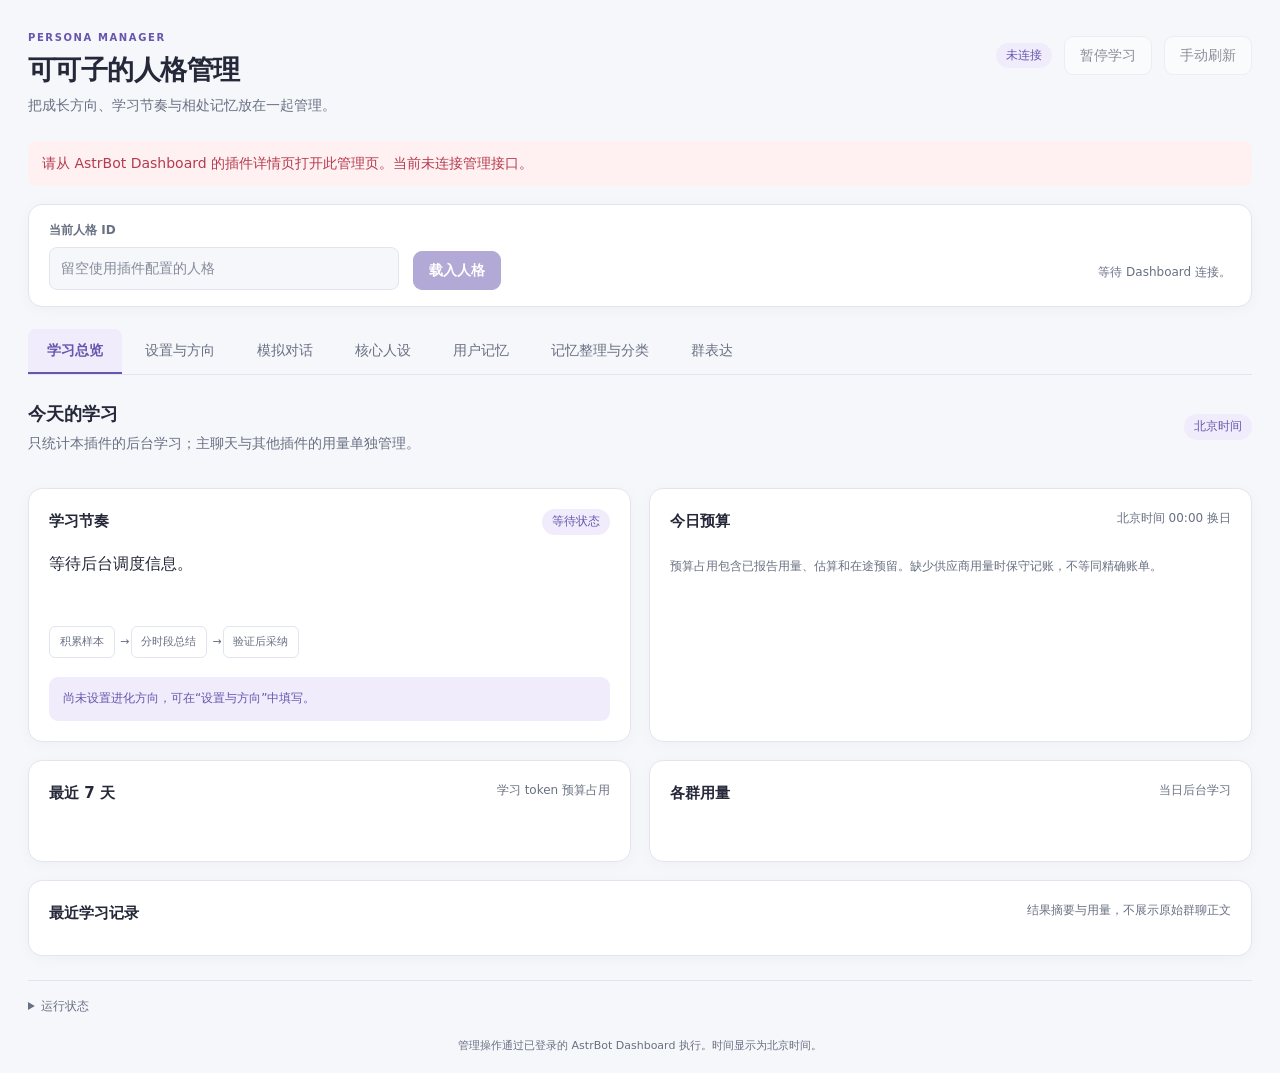
==== pages/manage/index.html @ 2e671c21 "feat: 为模拟对话记录每轮首字和总耗时 为了在双核服务器上比较 2B 和 8B，按服务端单调时钟分别记录文件准备、引擎加载、第一段正文和任务结束。保留驻留模型标记，手动操作显示耗时，提供商整段回复" ====
<!doctype html>
<html lang="zh-CN">
  <head>
    <meta charset="utf-8" />
    <meta name="viewport" content="width=device-width, initial-scale=1" />
    <meta name="color-scheme" content="light dark" />
    <title>可可子 · 人格管理</title>
    <link rel="stylesheet" href="./style.css?v=2.7.0" />
  </head>
  <body>
    <main class="shell" id="app" aria-busy="true">
      <header class="page-header">
        <div class="heading-copy">
          <p class="eyebrow">PERSONA MANAGER</p>
          <h1>可可子的人格管理</h1>
          <p class="lead">把成长方向、学习节奏与相处记忆放在一起管理。</p>
        </div>
        <div class="header-actions">
          <span class="status-pill" id="learning-status">正在连接</span>
          <button id="learning-toggle" type="button" disabled>暂停学习</button>
          <button id="refresh" type="button" disabled>手动刷新</button>
        </div>
      </header>

      <div id="notice" class="notice" role="status" aria-live="polite" hidden></div>

      <form class="persona-bar card" id="persona-form">
        <div class="field grow">
          <label for="persona-id">当前人格 ID</label>
          <input id="persona-id" autocomplete="off" placeholder="留空使用插件配置的人格" maxlength="200" />
        </div>
        <button type="submit" class="primary" disabled>载入人格</button>
        <p id="persona-caption" class="muted small">等待 Dashboard 连接。</p>
      </form>

      <nav class="tabs" aria-label="管理内容">
        <button type="button" class="tab active" data-panel="overview" aria-current="page">学习总览</button>
        <button type="button" class="tab" data-panel="settings">设置与方向 <span id="settings-tab-dot" hidden>●</span></button>
        <button type="button" class="tab" data-panel="simulation">模拟对话</button>
        <button type="button" class="tab" data-panel="core">核心人设</button>
        <button type="button" class="tab" data-panel="memory">用户记忆</button>
        <button type="button" class="tab" data-panel="archive">记忆整理与分类</button>
        <button type="button" class="tab" data-panel="style">群表达</button>
      </nav>

      <section id="panel-overview" aria-labelledby="overview-title">
        <div class="section-heading"><div><h2 id="overview-title">今天的学习</h2><p class="muted">只统计本插件的后台学习；主聊天与其他插件的用量单独管理。</p></div><span id="usage-day" class="count">北京时间</span></div>
        <div id="usage-metrics" class="metrics-grid"></div>
        <div class="overview-grid">
          <article class="card schedule-card">
            <div class="item-header"><h3>学习节奏</h3><span id="schedule-status" class="tag">等待状态</span></div>
            <p id="schedule-reason" class="schedule-reason">等待后台调度信息。</p>
            <div id="schedule-details" class="item-meta"></div>
            <div id="schedule-groups" class="schedule-groups"></div>
            <div class="flow-strip" aria-label="学习流程"><span>积累样本</span><span>分时段总结</span><span>验证后采纳</span></div>
            <p id="direction-preview" class="direction-preview">尚未设置进化方向，可在“设置与方向”中填写。</p>
          </article>
          <article class="card budget-card"><div class="item-header"><h3>今日预算</h3><span class="muted small">北京时间 00:00 换日</span></div><div id="budget-bars"></div><p class="muted small budget-note">预算占用包含已报告用量、估算和在途预留。缺少供应商用量时保守记账，不等同精确账单。</p></article>
        </div>
        <div class="overview-grid">
          <article class="card"><div class="item-header"><h3>最近 7 天</h3><span class="muted small">学习 token 预算占用</span></div><div id="usage-chart" class="usage-chart"></div><p id="usage-chart-note" class="muted small"></p></article>
          <article class="card"><div class="item-header"><h3>各群用量</h3><span class="muted small">当日后台学习</span></div><div id="usage-groups" class="table-wrap"></div></article>
        </div>
        <article class="card recent-card"><div class="item-header"><h3>最近学习记录</h3><span class="muted small">结果摘要与用量，不展示原始群聊正文</span></div><div id="learning-recent" class="learning-recent"></div></article>
      </section>

      <section id="panel-simulation" aria-labelledby="simulation-title" hidden>
        <div class="section-heading"><div><h2 id="simulation-title">模拟对话</h2><p class="muted">在这里和当前人格试聊。切换模型可继续各自的对话，重新打开页面会清空已完成的聊天记录。</p></div></div>
        <article class="card sim-card">
          <div class="sim-toolbar">
            <div class="field grow"><label for="sim-model">模拟模型</label><select id="sim-model" disabled></select></div>
            <div class="item-actions">
              <button type="button" id="sim-engine" disabled>加载模型</button>
              <button type="button" id="sim-clear" disabled>新对话</button>
            </div>
          </div>
          <p id="sim-resident" class="small" role="status"></p>
          <p id="sim-model-note" class="field-hint"></p>
          <div id="sim-messages" class="sim-messages" aria-label="模拟消息"></div>
          <p id="sim-status" class="small muted" role="status" aria-live="polite"></p>
          <p id="sim-timing" class="sim-timing" hidden></p>
          <form id="sim-form" class="sim-composer">
            <div class="field grow"><label for="sim-input">你的消息</label><textarea id="sim-input" rows="2" maxlength="1200" placeholder="发一句平时会在群里说的话…" disabled></textarea></div>
            <div class="item-actions"><button id="sim-stop" type="button" hidden>停止</button><button id="sim-send" type="submit" class="primary" disabled>发送</button></div>
          </form>
        </article>
      </section>

      <section id="panel-settings" aria-labelledby="settings-title" hidden>
        <div class="section-heading"><div><h2 id="settings-title">记忆系统设置</h2><p class="muted">从对话积累到记忆留存，按流程调整每一步。</p></div><span id="settings-count" class="count">载入配置中</span></div>
        <div id="config-conflict" class="notice error" role="alert" hidden>后台配置已有变化。草稿已保留，请重载最新配置并核对后再编辑。</div>
        <form id="settings-form" novalidate>
          <article class="card memory-flow-card" aria-labelledby="memory-flow-title">
            <div class="item-header"><div><p class="eyebrow">MEMORY WORKFLOW</p><h3 id="memory-flow-title">一段对话，如何成为记忆</h3></div><span id="settings-preview-state" class="tag">已保存配置</span></div>
            <div id="settings-flow" class="memory-flow"></div>
            <p id="settings-flow-note" class="muted small"></p>
          </article>
          <div class="settings-workspace">
            <nav id="settings-nav" class="settings-nav" aria-label="配置分区"></nav>
            <div id="settings-sections" class="settings-sections"></div>
          </div>
          <article id="settings-group-picker" class="group-picker" aria-labelledby="group-picker-title" hidden>
            <div class="item-header"><div><h3 id="group-picker-title">选择学习的群</h3><p class="muted small">门禁放行的群默认启用互动记忆；公共记忆与跨群表达默认关闭。修改后点击“保存设置”。</p></div><span id="group-count" class="count">0 个群</span></div>
            <div class="group-filters"><div class="field grow"><label for="group-search">搜索群</label><input id="group-search" type="search" placeholder="群名、群号、连接或标签" autocomplete="off" /></div><div class="field"><label for="group-filter">显示范围</label><select id="group-filter"><option value="all">所有已发现的群</option><option value="selected">已开启功能</option><option value="unselected">所有开关均关闭</option></select></div></div>
            <p id="group-learning-note" class="muted small"></p>
            <div id="group-list" class="group-list" aria-live="polite"></div>
          </article>
          <div class="settings-savebar card"><div><strong id="config-dirty">尚未载入配置</strong><p class="muted small">预览随草稿变化；保存后生效，与原生配置同步。</p></div><div class="header-actions"><button id="config-reload" type="button" disabled>重载配置</button><button id="config-save" type="submit" class="primary" disabled>保存设置</button></div></div>
        </form>
      </section>

      <section id="panel-core" aria-labelledby="core-title" hidden>
        <div class="section-heading">
          <div><h2 id="core-title">稳定的人格核心</h2><p class="muted">在这里编辑身份与行为边界，学习得到的群表达单独管理。</p></div>
          <span id="core-version-count" class="count">0 个版本</span>
        </div>
        <div class="core-grid">
          <form id="core-form" class="card editor-card">
            <div class="field grow">
              <label for="core-content">核心人设内容</label>
              <textarea id="core-content" rows="22" maxlength="16000" spellcheck="false" placeholder="载入后显示当前核心人设。" disabled></textarea>
            </div>
            <div class="form-footer"><span id="core-dirty" class="muted small">尚未载入</span><div class="header-actions"><button id="core-seed" type="button" disabled>载入推荐核心</button><button type="submit" class="primary" disabled>保存为新版本</button></div></div>
          </form>
          <aside class="card version-card" aria-labelledby="core-history-title">
            <h3 id="core-history-title">版本记录</h3>
            <p class="muted small">先预览内容，再恢复需要的版本。</p>
            <label class="sr-only" for="core-versions">选择核心人设版本</label>
            <select id="core-versions" disabled><option value="">暂无版本</option></select>
            <pre id="core-version-preview" class="version-preview">尚未载入版本。</pre>
            <button id="core-rollback" type="button" disabled>恢复此版本</button>
          </aside>
        </div>
      </section>

      <section id="panel-memory" aria-labelledby="memory-title" hidden>
        <div class="section-heading"><div><h2 id="memory-title">用户记忆与时间线</h2><p class="muted">按 QQ 号检索，核对来源与时间后纠正记忆。</p></div><span id="memory-count" class="count">0 条记忆</span></div>
        <form id="user-form" class="card filter-bar">
          <div class="field grow"><label for="user-id">用户 QQ 号</label><input id="user-id" type="text" inputmode="numeric" autocomplete="off" maxlength="100" placeholder="输入需要查看的 QQ 号" /></div>
          <button type="submit" class="primary" disabled>检索记忆</button>
          <button id="user-forget" type="button" class="danger subtle" disabled>删除此用户记忆</button>
        </form>
        <div id="profile" class="card profile-card" hidden></div>
        <div class="timeline" id="memories"><p class="empty">输入 QQ 号后查看该用户的记忆。</p></div>
      </section>

      <section id="panel-archive" aria-labelledby="archive-title" hidden>
        <div class="section-heading"><div><h2 id="archive-title">记忆整理与分类器</h2><p class="muted">短期新类型自动通过并留待核对；长期新类型确认后才正式使用。修改类型会同步迁移已有缓存。</p></div><button id="dream-now" type="button">现在入梦</button></div>
        <div id="memory-budget" class="card"></div>
        <article class="card"><h3>分类器与待确认类型</h3><div id="classifiers" class="stack"></div></article>
        <form id="catalog-form" class="card filter-bar">
          <div class="field"><label for="catalog-owner-type">记忆归属</label><select id="catalog-owner-type"><option value="all">全部记忆</option><option value="person">指定用户</option><option value="self">自我认知</option><option value="knowledge">知识库</option></select></div>
          <div id="catalog-user-field" class="field" hidden><label for="catalog-user">用户 QQ 号</label><input id="catalog-user" inputmode="numeric" placeholder="输入用户 QQ 号" /></div>
          <div class="field"><label for="catalog-class">类型</label><select id="catalog-class"><option value="">全部类型</option></select></div>
          <div class="field"><label for="catalog-status">状态</label><select id="catalog-status"><option value="">全部状态</option><option value="active">生效中</option><option value="pending">暂存待确认</option><option value="expired">已到期</option><option value="rejected">已拒绝</option><option value="superseded">自我认知旧版本</option></select></div>
          <button type="submit">筛选记忆</button>
        </form>
        <p id="catalog-count" class="muted"></p><div id="catalog-items" class="stack"></div>
        <div class="header-actions"><button id="catalog-prev" type="button">上一页</button><button id="catalog-next" type="button">下一页</button></div>
        <form id="knowledge-form" class="card">
          <h3>管理员确认知识</h3><p class="muted">你确认的知识直接进入长期知识库，保留管理员来源。群需开启公共记忆后读取。</p>
          <div class="field"><label for="knowledge-key">知识主题</label><input id="knowledge-key" required maxlength="100" /></div>
          <div class="field"><label for="knowledge-content">确认的知识内容</label><textarea id="knowledge-content" required rows="3" maxlength="600"></textarea></div>
          <button type="submit" class="primary">确认并录入</button>
        </form>
      </section>

      <section id="panel-style" aria-labelledby="style-title" hidden>
        <div class="section-heading"><div><h2 id="style-title">按群管理表达习惯</h2><p class="muted">已启用表达同时作为跨群表达候选；目标群需开启跨群表达并匹配标签。停用、遗忘与回滚对跨群使用同步生效。</p></div><span id="style-count" class="count">0 条表达</span></div>
        <form id="scope-form" class="card filter-bar">
          <div class="field grow"><label for="scope-key">群与平台</label><select id="scope-key" disabled><option value="">请选择群</option></select></div>
          <button type="submit" class="primary" disabled>查看群表达</button>
        </form>
        <div class="style-grid">
          <div id="styles" class="stack"><p class="empty">选择一个群后查看表达习惯。</p></div>
          <aside class="card version-card" aria-labelledby="style-history-title">
            <h3 id="style-history-title">群表达版本</h3>
            <label class="sr-only" for="style-versions">选择群表达版本</label>
            <select id="style-versions" disabled><option value="">暂无版本</option></select>
            <pre id="style-version-preview" class="version-preview">尚未载入版本。</pre>
            <button id="style-rollback" type="button" disabled>恢复此版本</button>
          </aside>
        </div>
      </section>

      <details class="diagnostics"><summary>运行状态</summary><pre id="status-detail">等待连接。</pre></details>
      <footer class="page-footer">管理操作通过已登录的 AstrBot Dashboard 执行。时间显示为北京时间。</footer>
    </main>

    <dialog id="action-dialog" aria-labelledby="dialog-title">
      <form id="dialog-form">
        <h2 id="dialog-title">确认操作</h2>
        <p id="dialog-description" class="muted"></p>
        <div id="dialog-content-field" class="field" hidden><label for="dialog-content">修正后的记忆（最多 600 字）</label><textarea id="dialog-content" rows="6" maxlength="600"></textarea></div>
        <div id="dialog-state-field" class="field" hidden><label for="dialog-state">记忆状态</label><select id="dialog-state"><option value="active">当前有效（偏好或习惯）</option><option value="asserted">已陈述（尚未明确进度）</option><option value="planned">计划中（尚未完成）</option><option value="in_progress">进行中</option><option value="completed">已完成</option><option value="cancelled">已取消</option></select></div>
        <div id="dialog-time-field" class="field" hidden><label for="dialog-time">时间说明（未改或留空保留原时间）</label><input id="dialog-time" maxlength="100" placeholder="更改时建议填写明确日期，如 2026-10-28" /></div>
        <div id="dialog-confirm-field" class="field" hidden><label for="dialog-confirm">输入该用户 QQ 号以确认</label><input id="dialog-confirm" autocomplete="off" /></div>
        <p id="dialog-error" class="field-error" role="alert" hidden></p>
        <div class="dialog-actions"><button id="dialog-cancel" type="button">取消</button><button id="dialog-submit" type="submit" class="primary">确认</button></div>
      </form>
    </dialog>
    <dialog id="expression-dialog" aria-labelledby="expression-title">
      <form id="expression-form">
        <h2 id="expression-title">编辑表达经验</h2>
        <p class="muted">保存后进入待审核；审核启用后，才会按情境用于聊天。</p>
        <div class="field"><label for="expression-kind">经验类型</label><select id="expression-kind"><option value="phrase">短表达</option><option value="grammar">句法习惯</option><option value="response">接话与收尾</option></select></div>
        <div class="field"><label for="expression-situation">什么时候适用</label><textarea id="expression-situation" rows="2" required maxlength="200"></textarea></div>
        <div class="field"><label for="expression-pattern">说法或回应方式</label><textarea id="expression-pattern" rows="3" required maxlength="300"></textarea></div>
        <div class="field"><label for="expression-avoid">什么时候不用</label><textarea id="expression-avoid" rows="2" maxlength="200"></textarea></div>
        <div class="field"><label for="expression-intent">对话情境</label><select id="expression-intent"><option value="casual">普通闲聊</option><option value="acknowledge">简短应声</option><option value="question">提问</option><option value="tease">明确玩笑</option><option value="closing">道别收尾</option><option value="serious">认真话题（保留，自动注入暂停）</option><option value="any">由关键词限定</option></select></div>
        <div class="field"><label for="expression-keywords">情境关键词（逗号分隔，可留空）</label><input id="expression-keywords" maxlength="200" /></div>
        <p id="expression-error" class="field-error" role="alert" hidden></p>
        <div class="dialog-actions"><button id="expression-cancel" type="button">取消</button><button type="submit" class="primary">保存为待审核</button></div>
      </form>
    </dialog>
    <dialog id="classifier-dialog" aria-labelledby="classifier-title"><form id="classifier-form">
      <h2 id="classifier-title">编辑分类规则</h2>
      <p class="muted">此修改会应用到该类型现有的生效和暂存记忆，包括生命周期与有效期。</p>
      <div class="field"><label for="classifier-name">类型名</label><input id="classifier-name" required maxlength="80" /></div>
      <div class="field"><label for="classifier-category">记忆属性</label><select id="classifier-category"></select></div>
      <div class="field"><label for="classifier-description">分类指导</label><textarea id="classifier-description" rows="4" required maxlength="1000"></textarea></div>
      <div class="field"><label for="classifier-tags">关键词（逗号分隔）</label><input id="classifier-tags" maxlength="500" /></div>
      <div class="field"><label for="classifier-ttl">时效记忆默认有效期（秒）</label><input id="classifier-ttl" type="number" min="1" max="2592000" step="1" required /></div>
      <label><input id="classifier-confirm" type="checkbox" /> 我已确认这个分类</label>
      <p id="classifier-error" class="field-error" role="alert"></p>
      <div class="dialog-actions"><button id="classifier-cancel" type="button">取消</button><button type="submit" class="primary">保存并迁移</button></div>
    </form></dialog>
    <dialog id="memory-detail-dialog" aria-labelledby="memory-detail-title"><form id="memory-detail-form">
      <h2 id="memory-detail-title">编辑记忆细节</h2><p class="muted">来源原话保留以供核对；修改摘要不改变原话。时效从原消息时间计算。</p>
      <div id="memory-detail-fields"></div><p id="memory-detail-error" class="field-error" role="alert"></p>
      <div class="dialog-actions"><button id="memory-detail-cancel" type="button">取消</button><button type="submit" class="primary">保存修改</button></div>
    </form></dialog>
    <script type="module" src="./app.js?v=2.7.0"></script>
  </body>
</html>
---- pages/manage/style.css ----
:root {
  color-scheme: light;
  --bg: #f6f7fb;
  --card: #ffffff;
  --text: #252839;
  --muted: #687082;
  --line: #e2e5ee;
  --accent: #6856ae;
  --accent-soft: #f0ecfb;
  --success: #247352;
  --success-bg: #e9f5ee;
  --warning: #815614;
  --warning-bg: #fff3da;
  --danger: #b43b4f;
  --danger-bg: #fff0f1;
  --shadow: 0 3px 16px rgb(35 42 66 / 3%);
}
[data-theme="dark"] {
  color-scheme: dark;
  --bg: #17191f;
  --card: #20232b;
  --text: #e7e9f0;
  --muted: #a0a8b9;
  --line: #343947;
  --accent: #b3a0fa;
  --accent-soft: #322b47;
  --success: #8ed5b1;
  --success-bg: #233a2e;
  --warning: #f0c377;
  --warning-bg: #3d3320;
  --danger: #f79aaa;
  --danger-bg: #412a31;
  --shadow: none;
}
* { box-sizing: border-box; }
.sim-card { max-width: 840px; margin: 0 auto; }
.sim-toolbar, .sim-composer { display: flex; gap: 14px; align-items: flex-end; }
.sim-toolbar { flex-wrap: wrap; }
.sim-toolbar .field { flex-basis: 230px; }
#sim-resident { margin: 12px 0 0; }
#sim-model-note { margin: 3px 0 14px; }
.sim-messages { display: flex; flex-direction: column; gap: 12px; min-height: 160px; max-height: 48vh; overflow: auto; border-block: 1px solid var(--line); padding: 14px 0; }
.sim-message { max-width: 86%; white-space: pre-wrap; overflow-wrap: anywhere; border-radius: 12px; padding: 8px 12px; background: var(--bg); align-self: flex-start; }
.sim-message.user { align-self: flex-end; background: var(--accent-soft); }
.sim-message strong { display: block; color: var(--muted); font-size: 11px; }
.sim-message p { margin: 2px 0 0; }
.sim-timing { color: var(--muted); font-size: 12px; font-variant-numeric: tabular-nums; }
.sim-message .sim-timing { display: block; margin-top: 5px; }
#sim-timing { margin: -4px 0 8px; }
#sim-status { min-height: 1.6em; margin: 8px 0; overflow-wrap: anywhere; }
@media (max-width: 600px) { .sim-composer { flex-direction: column; align-items: stretch; } .sim-composer .item-actions { justify-content: flex-end; } }
body { margin: 0; background: var(--bg); color: var(--text); font: 14px/1.65 system-ui, -apple-system, "Segoe UI", "Microsoft YaHei", sans-serif; }
button, input, textarea, select { font: inherit; }
button, input, textarea, select, summary { outline-offset: 3px; }
:focus-visible { outline: 2px solid var(--accent); }
button { min-height: 39px; border: 1px solid var(--line); border-radius: 9px; padding: 7px 15px; color: var(--text); background: var(--card); cursor: pointer; transition: background .15s, border-color .15s; }
button:hover:not(:disabled) { border-color: var(--accent); background: var(--accent-soft); }
button:disabled { cursor: not-allowed; opacity: .5; }
button.primary { border-color: var(--accent); background: var(--accent); color: var(--card); font-weight: 600; }
button.primary:hover:not(:disabled) { filter: brightness(1.07); background: var(--accent); }
button.danger { color: var(--danger); }
button.danger:hover:not(:disabled) { border-color: var(--danger); background: var(--danger-bg); }
button.danger.primary { color: #fff; background: #a9364c; border-color: #a9364c; }
.shell { max-width: 1360px; margin: 0 auto; padding: 30px 28px 18px; }
.page-header, .header-actions, .form-footer, .section-heading, .dialog-actions, .item-header { display: flex; align-items: center; gap: 12px; }
.page-header { justify-content: space-between; align-items: flex-start; margin-bottom: 24px; gap: 24px; }
.eyebrow { margin: 0 0 4px; color: var(--accent); font-size: 10px; font-weight: 700; letter-spacing: .16em; }
h1, h2, h3, p { margin-top: 0; }
h1 { font-size: 27px; line-height: 1.4; letter-spacing: -.02em; margin-bottom: 6px; font-weight: 650; }
h2 { font-size: 18px; margin-bottom: 3px; font-weight: 650; }
h3 { font-size: 15px; margin-bottom: 8px; }
.lead { margin: 0; color: var(--muted); }
.header-actions { flex-wrap: wrap; justify-content: flex-end; padding-top: 6px; }
.status-pill, .count, .tag { display: inline-block; padding: 3px 10px; border-radius: 99px; font-size: 12px; background: var(--accent-soft); color: var(--accent); white-space: nowrap; }
.status-pill.running { color: var(--success); background: var(--success-bg); }
.status-pill.paused { color: var(--warning); background: var(--warning-bg); }
.card { border: 1px solid var(--line); border-radius: 14px; padding: 20px; background: var(--card); box-shadow: var(--shadow); }
.persona-bar, .filter-bar { display: flex; align-items: flex-end; gap: 14px; }
.persona-bar { padding: 16px 20px; }
.persona-bar .grow { max-width: 350px; }
.persona-bar p { margin-bottom: 8px; margin-left: auto; }
.field { display: flex; flex-direction: column; gap: 6px; min-width: 0; }
.grow { flex: 1; }
label { font-size: 12px; color: var(--muted); font-weight: 600; }
input, textarea, select { width: 100%; min-height: 40px; border: 1px solid var(--line); border-radius: 8px; padding: 9px 11px; background: var(--bg); color: var(--text); }
textarea { resize: vertical; line-height: 1.85; }
input::placeholder, textarea::placeholder { color: var(--muted); opacity: .8; }
.tabs { display: flex; gap: 4px; border-bottom: 1px solid var(--line); margin: 22px 0 24px; }
.tab { border: 0; background: none; border-radius: 8px 8px 0 0; padding: 10px 19px; color: var(--muted); border-bottom: 2px solid transparent; }
.tab.active { color: var(--accent); border-bottom-color: var(--accent); font-weight: 600; background: var(--accent-soft); }
.tabs { overflow-x: auto; scrollbar-width: thin; }
.tab { white-space: nowrap; flex-shrink: 0; }
#settings-tab-dot { font-size: 8px; vertical-align: middle; margin-left: 3px; color: var(--warning); }
.metrics-grid { display: grid; grid-template-columns: repeat(4, minmax(0, 1fr)); gap: 14px; margin-bottom: 18px; }
.metric { display: flex; flex-direction: column; gap: 9px; }
.metric-label { font-size: 12px; color: var(--muted); }
.metric-number { font-size: clamp(24px, 3vw, 34px); line-height: 1.3; font-variant-numeric: tabular-nums; font-weight: 650; letter-spacing: -.04em; }
.accent-metric { border-color: color-mix(in srgb, var(--accent), transparent 55%); background: var(--accent-soft); }
.overview-grid { display: grid; grid-template-columns: minmax(0, 1fr) minmax(0, 1fr); gap: 18px; margin-bottom: 18px; align-items: stretch; }
.overview-grid h3, .recent-card h3 { margin: 0; }
.schedule-reason { margin: 16px 0; font-size: 16px; line-height: 1.6; }
.schedule-groups { max-height: 165px; overflow: auto; padding: 2px 0; }
.schedule-group { display: flex; flex-wrap: wrap; gap: 2px 10px; justify-content: space-between; padding: 8px 0; border-top: 1px solid var(--line); font-size: 12px; }
.schedule-group small:last-child { flex-basis: 100%; font-size: 11px; }
.flow-strip { display: flex; gap: 7px; align-items: center; margin: 19px 0; color: var(--muted); font-size: 11px; }
.flow-strip span { padding: 6px 10px; border: 1px solid var(--line); border-radius: 6px; }
.flow-strip span + span::before { content: "→"; margin-left: -22px; margin-right: 12px; }
.flow-strip span + span { margin-left: 9px; }
.direction-preview { margin: 0; padding: 12px 14px; font-size: 12px; color: var(--accent); background: var(--accent-soft); border-radius: 9px; white-space: pre-wrap; overflow-wrap: anywhere; }
.budget-line { margin-top: 22px; }
.budget-line .item-header { font-size: 12px; font-variant-numeric: tabular-nums; }
.budget-track, .chart-track { height: 8px; border-radius: 5px; background: var(--bg); overflow: hidden; }
.budget-fill, .chart-fill { height: 100%; min-width: 0; border-radius: inherit; background: var(--accent); }
.budget-note { margin: 22px 0 0; line-height: 1.7; }
.usage-chart { display: flex; flex-direction: column; gap: 11px; margin-top: 18px; }
.chart-row { display: grid; grid-template-columns: 48px minmax(20px, 1fr) 65px; gap: 12px; align-items: center; font-variant-numeric: tabular-nums; font-size: 12px; }
.chart-date { color: var(--muted); }
.chart-value { text-align: right; }
#usage-chart-note { margin: 18px 0 0; }
.table-wrap { overflow-x: auto; }
.usage-table { border-collapse: collapse; width: 100%; margin-top: 10px; text-align: left; font-variant-numeric: tabular-nums; font-size: 12px; }
.usage-table th { color: var(--muted); font-weight: 500; }
.usage-table th, .usage-table td { padding: 11px 8px; border-bottom: 1px solid var(--line); white-space: nowrap; }
.usage-table th:first-child, .usage-table td:first-child { padding-left: 0; }
.usage-table th:not(:first-child), .usage-table td:not(:first-child) { text-align: right; }
.usage-table small { display: block; font-size: 10px; }
.learning-row { border-top: 1px solid var(--line); padding: 15px 0; }
.learning-row:last-child { padding-bottom: 0; }
.learning-row p { margin-bottom: 0; overflow-wrap: anywhere; }
.learning-row .item-header { font-size: 13px; }
.memory-flow-card { margin-bottom: 22px; background: linear-gradient(115deg, var(--accent-soft), var(--card) 70%); }
.memory-flow-card h3 { margin: 0; font-size: 18px; }
.memory-flow { display: grid; grid-template-columns: repeat(4, minmax(0, 1fr)); margin: 20px 0 12px; gap: 24px; }
.memory-flow-step { position: relative; display: flex; flex-direction: column; align-items: flex-start; gap: 8px; text-align: left; padding: 16px; border-radius: 12px; min-width: 0; }
.memory-flow-step + .memory-flow-step::before { content: "→"; position: absolute; left: -20px; color: var(--muted); }
.flow-label { color: var(--accent); font-size: 11px; font-weight: 600; letter-spacing: .04em; }
.memory-flow-step strong { font-size: 16px; font-weight: 650; }
#settings-flow-note { margin: 10px 0 0; }
.settings-workspace { display: grid; grid-template-columns: 218px minmax(0, 1fr); align-items: start; gap: 22px; }
.settings-sections { min-width: 0; }
.settings-nav { display: flex; flex-direction: column; gap: 7px; position: sticky; top: 16px; }
.settings-nav-button { position: relative; display: flex; gap: 12px; align-items: flex-start; text-align: left; padding: 14px 12px; border-color: transparent; background: transparent; }
.settings-nav-button.active { background: var(--accent-soft); border-color: color-mix(in srgb, var(--accent), transparent 65%); color: var(--accent); }
.settings-nav-number { font-size: 11px; margin-top: 3px; opacity: .65; font-variant-numeric: tabular-nums; }
.settings-nav-copy { display: flex; flex-direction: column; gap: 4px; }
.settings-nav-copy strong { font-size: 14px; font-weight: 600; }
.settings-nav-copy small { font-size: 11px; color: var(--muted); }
.settings-nav-badge { position: absolute; right: 9px; top: 5px; color: var(--warning); font-size: 10px; }
.settings-section { padding: 24px; }
.settings-section-head { position: relative; padding: 0 0 20px 44px; border-bottom: 1px solid var(--line); margin-bottom: 24px; }
.section-number { position: absolute; left: 0; top: 1px; display: grid; place-items: center; width: 30px; height: 30px; background: var(--accent-soft); color: var(--accent); border-radius: 9px; font-size: 12px; }
.settings-section-head h3 { font-size: 18px; margin: 0 0 6px; }
.settings-section-head p { margin: 0; }
.settings-fields { display: grid; grid-template-columns: repeat(2, minmax(0, 1fr)); gap: 22px 30px; }
.wide-field { grid-column: 1 / -1; }
.field-hint { margin: 0; font-size: 11px; line-height: 1.6; color: var(--muted); }
.config-field label { color: var(--text); }
.config-field input.changed, .config-field textarea.changed, .config-field select.changed { border-color: var(--accent); }
.check-field { display: grid; grid-template-columns: minmax(0, 1fr) 38px; align-content: start; align-items: start; gap: 5px 12px; padding: 14px; background: var(--bg); border: 1px solid var(--line); border-radius: 10px; }
.check-field label { grid-column: 1; padding-top: 2px; }
.check-field input { appearance: none; grid-column: 2; grid-row: 1; width: 38px; height: 22px; min-height: 22px; margin: 2px 0 0; padding: 2px; border-radius: 20px; background: var(--muted); border: 1px solid transparent; cursor: pointer; transition: background .15s; }
.check-field input::before { content: ""; display: block; width: 16px; height: 16px; border-radius: 50%; background: var(--card); transition: transform .15s; }
.check-field input:checked { background: var(--accent); }
.check-field input:checked::before { transform: translateX(16px); }
.check-field .field-hint { grid-column: 1 / -1; }
.config-field > button { justify-self: start; align-self: flex-start; font-size: 12px; }
.number-with-unit { display: flex; gap: 12px; align-items: center; }
.number-with-unit input { min-width: 0; flex: 1; font-size: 19px; font-weight: 600; font-variant-numeric: tabular-nums; }
.number-with-unit span { font-size: 11px; color: var(--muted); flex-shrink: 0; }
.config-field .config-range { padding: 0; min-height: 24px; border: 0; background: transparent; box-shadow: none; accent-color: var(--accent); cursor: pointer; }
.settings-extra { border-top: 1px solid var(--line); margin-top: 24px; padding-top: 16px; }
.settings-extra summary { font-size: 13px; color: var(--accent); padding: 6px 0; font-weight: 600; }
.settings-extra > p { margin: 10px 0 20px; }
.settings-subtitle { font-size: 14px; margin: 24px 0 18px; }
.memory-lane + .memory-lane { margin-top: 24px; }
.memory-lane-heading { display: flex; align-items: center; gap: 12px; margin-bottom: 12px; }
.memory-lane-heading h4 { margin: 0; font-size: 14px; }
.memory-type-grid { display: grid; grid-template-columns: repeat(3, minmax(0, 1fr)); gap: 10px; }
#settings-long-types { grid-template-columns: repeat(2, minmax(0, 1fr)); }
.memory-type-card { border: 1px solid var(--line); border-top: 3px solid var(--accent); border-radius: 10px; padding: 14px; background: var(--bg); }
.memory-type-card.short-type { border-top-color: var(--warning); }
.memory-type-card h4 { margin: 0 0 10px; font-size: 13px; }
.memory-type-card strong { display: block; font-size: 12px; font-weight: 600; color: var(--accent); margin-bottom: 8px; }
.memory-type-card.short-type strong { color: var(--warning); }
.memory-type-card p { margin: 0; font-size: 11px; color: var(--muted); }
.settings-callout { display: flex; align-items: center; gap: 18px; justify-content: space-between; margin: 18px 0; padding: 14px; background: var(--accent-soft); border-radius: 10px; }
.settings-callout p { margin: 0; font-size: 12px; color: var(--accent); }
.settings-callout button { flex-shrink: 0; font-size: 12px; }
.settings-budget-preview { display: grid; grid-template-columns: repeat(2, minmax(0, 1fr)); gap: 16px; margin-bottom: 12px; }
.budget-preview-card { border: 1px solid var(--line); border-radius: 12px; padding: 18px; background: var(--bg); }
.budget-preview-card > .metric-label { display: block; margin-bottom: 10px; }
.budget-number { font-size: 26px; font-weight: 650; font-variant-numeric: tabular-nums; letter-spacing: -.04em; }
.budget-preview-card .budget-track { margin: 16px 0 10px; background: var(--line); }
.budget-preview-card p { color: var(--accent); margin: 0; }
.budget-limited { border-color: var(--warning); }
.budget-limited p { color: var(--warning); }
.budget-limited .budget-fill { background: var(--warning); }
.sharing-route { font-size: 12px; padding: 14px; border-radius: 10px; color: var(--accent); background: var(--accent-soft); }
.settings-section .group-picker { margin: 24px 0 0; border-top: 1px solid var(--line); padding-top: 24px; }
.settings-savebar { position: sticky; bottom: 10px; z-index: 2; display: flex; align-items: center; justify-content: space-between; gap: 14px; margin-top: 22px; box-shadow: 0 8px 30px #1112; border-color: var(--accent); }
.settings-savebar p { margin: 3px 0 0; }
.settings-savebar .header-actions { padding-top: 0; }
.group-picker { margin-bottom: 20px; }
.group-filters { display: flex; align-items: end; gap: 16px; margin: 18px 0 10px; flex-wrap: wrap; }
.group-filters .grow { flex: 1 1 250px; }
.group-list { display: grid; grid-template-columns: repeat(auto-fit, minmax(min(100%, 340px), 1fr)); gap: 14px; max-height: 620px; overflow: auto; padding: 2px; }
.group-item { border: 1px solid var(--line); border-radius: 12px; padding: 16px; overflow-wrap: anywhere; }
.group-title { display: flex; justify-content: space-between; align-items: start; gap: 12px; }
.group-title h4 { font-size: 15px; margin: 0; }
.group-item p { margin: 8px 0; }
.group-toggles { display: flex; flex-wrap: wrap; gap: 12px; margin-top: 14px; }
.group-toggle { display: inline-flex; align-items: center; gap: 8px; padding: 8px 12px; border-radius: 8px; background: var(--bg); cursor: pointer; }
.group-toggle input { width: 18px; height: 18px; min-height: 0; margin: 0; accent-color: var(--accent); }
.group-advanced summary { color: var(--muted); padding: 8px 0; }
.group-advanced .field { padding-top: 10px; }
.group-tags { margin-top: 14px; }
.section-heading { justify-content: space-between; margin-bottom: 15px; }
.section-heading p { margin-bottom: 0; }
.muted { color: var(--muted); }
.small { font-size: 12px; }
.core-grid, .style-grid { display: grid; grid-template-columns: minmax(0, 1.75fr) minmax(260px, 1fr); gap: 18px; align-items: start; }
.editor-card { display: flex; flex-direction: column; gap: 14px; }
.form-footer { justify-content: space-between; }
.version-card { display: flex; flex-direction: column; gap: 12px; }
.version-card h3, .version-card p { margin-bottom: 0; }
.version-preview { min-height: 260px; max-height: 495px; overflow: auto; margin: 0; padding: 12px; border-radius: 9px; background: var(--bg); font: inherit; font-size: 12px; white-space: pre-wrap; overflow-wrap: anywhere; }
.version-card > button { align-self: flex-end; }
.filter-bar { margin-bottom: 18px; }
.filter-bar .grow { max-width: 460px; }
.profile-card { margin-bottom: 22px; }
.profile-grid { display: grid; grid-template-columns: repeat(auto-fit, minmax(160px, 1fr)); gap: 12px; }
.profile-value { margin: 3px 0 0; white-space: pre-wrap; overflow-wrap: anywhere; }
.timeline { padding-left: 20px; border-left: 2px solid var(--line); margin-left: 9px; }
.memory-card { position: relative; margin-bottom: 15px; }
.memory-card::before { position: absolute; content: ""; width: 10px; height: 10px; background: var(--accent); border: 3px solid var(--bg); border-radius: 50%; left: -29px; top: 25px; }
.item-header { justify-content: space-between; align-items: flex-start; margin-bottom: 9px; flex-wrap: wrap; }
.item-content { white-space: pre-wrap; overflow-wrap: anywhere; margin: 0 0 12px; }
.item-meta { display: flex; flex-wrap: wrap; gap: 5px 15px; color: var(--muted); font-size: 12px; margin-bottom: 10px; }
.item-actions { display: flex; gap: 8px; margin-top: 12px; justify-content: flex-end; }
.item-actions button { min-height: 32px; padding: 4px 12px; font-size: 12px; }
.stack { display: flex; flex-direction: column; gap: 14px; }
.empty { padding: 36px 18px; text-align: center; color: var(--muted); border: 1px dashed var(--line); border-radius: 12px; margin: 0; background: var(--card); }
.notice { margin: 0 0 18px; padding: 11px 14px; color: var(--success); background: var(--success-bg); border-radius: 9px; overflow-wrap: anywhere; }
.notice.error { color: var(--danger); background: var(--danger-bg); }
.notice.info { color: var(--accent); background: var(--accent-soft); }
.diagnostics { margin-top: 24px; padding-top: 16px; border-top: 1px solid var(--line); color: var(--muted); }
summary { cursor: pointer; font-size: 12px; }
details pre { white-space: pre-wrap; overflow-wrap: anywhere; max-height: 320px; overflow: auto; font-size: 12px; }
.page-footer { margin-top: 20px; color: var(--muted); font-size: 11px; text-align: center; }
dialog { width: min(540px, calc(100% - 32px)); max-height: calc(100% - 32px); overflow: auto; padding: 25px; border: 1px solid var(--line); border-radius: 14px; color: var(--text); background: var(--card); box-shadow: 0 20px 80px #0003; }
dialog::backdrop { background: #10142188; }
dialog .field { margin-top: 15px; }
.dialog-actions { justify-content: flex-end; margin-top: 22px; }
.field-error { color: var(--danger); font-size: 12px; margin: 12px 0 0; }
.sr-only { position: absolute; width: 1px; height: 1px; padding: 0; margin: -1px; overflow: hidden; clip: rect(0, 0, 0, 0); white-space: nowrap; border: 0; }
[hidden] { display: none !important; }
.classifier-grid { display: grid; grid-template-columns: repeat(2,minmax(0,1fr)); gap: 14px; }
.classifier-caption { grid-column: 1 / -1; }
.classifier-row { padding: 16px; border: 1px solid var(--line); border-radius: 10px; }
.classifier-pending { background: var(--accent-soft); border-color: var(--accent); }
.classifier-row strong { margin-right: 12px; }
.classifier-row .tag { white-space: normal; }
#panel-archive > .card, #catalog-items { margin-bottom: 18px; }
#memory-detail-dialog { width: min(720px, calc(100vw - 28px)); max-height: 88vh; overflow: auto; }
#memory-detail-fields { display: grid; grid-template-columns: repeat(2,minmax(0,1fr)); gap: 0 18px; }
#memory-detail-fields .field:has(textarea) { grid-column: 1 / -1; }
@media (max-width: 900px) {
  .shell { padding: 22px 18px 16px; }
  .page-header { flex-direction: column; gap: 12px; }
  .header-actions { justify-content: flex-start; }
  .persona-bar { flex-wrap: wrap; }
  .persona-bar p { flex-basis: 100%; margin: 0; }
  .persona-bar .grow { max-width: none; }
  .core-grid, .style-grid { grid-template-columns: 1fr; }
  .version-preview { min-height: 160px; max-height: 350px; }
  .metrics-grid { grid-template-columns: repeat(2, minmax(0, 1fr)); }
  .overview-grid { grid-template-columns: 1fr; }
  .settings-workspace { grid-template-columns: minmax(0, 1fr); gap: 16px; }
  .settings-nav { position: static; flex-direction: row; overflow-x: auto; padding-bottom: 5px; scrollbar-width: thin; }
  .settings-nav-button { flex: 0 0 auto; padding: 12px 14px; }
  .settings-nav-copy small, .settings-nav-number { display: none; }
  .settings-nav-badge { position: static; align-self: center; }
  .memory-flow { grid-template-columns: repeat(2, minmax(0, 1fr)); gap: 12px; }
  .memory-flow-step + .memory-flow-step::before { display: none; }
}
@media (max-width: 540px) {
  .classifier-grid { grid-template-columns: 1fr; }
  #memory-detail-fields { grid-template-columns: 1fr; }
  .shell { padding: 18px 12px 14px; }
  h1 { font-size: 23px; }
  .card { padding: 16px; }
  .filter-bar { flex-wrap: wrap; }
  .filter-bar .field { flex-basis: 100%; max-width: none; }
  .section-heading { align-items: flex-start; }
  .section-heading p { font-size: 12px; }
  .tabs .tab { flex: 1; padding: 10px 8px; }
  .form-footer { flex-wrap: wrap; }
  .form-footer button { margin-left: auto; }
  .settings-fields { grid-template-columns: 1fr; gap: 20px; }
  .settings-savebar { flex-wrap: wrap; bottom: 6px; }
  .settings-savebar .header-actions { width: 100%; justify-content: flex-end; }
  .metric { padding: 14px; }
  .metrics-grid { gap: 10px; }
  .memory-flow-card h3 { font-size: 16px; }
  .memory-flow-step { padding: 12px; gap: 6px; }
  .memory-flow-step strong { font-size: 14px; }
  .memory-flow-step .small { font-size: 10px; }
  .memory-type-grid, #settings-long-types, .settings-budget-preview { grid-template-columns: 1fr; }
  .settings-section-head { margin-bottom: 18px; padding-bottom: 16px; }
  .settings-callout { align-items: flex-start; flex-direction: column; gap: 12px; }
  .budget-number { font-size: 24px; }
}
@media (prefers-reduced-motion: reduce) {
  *, *::before { transition: none !important; }
}
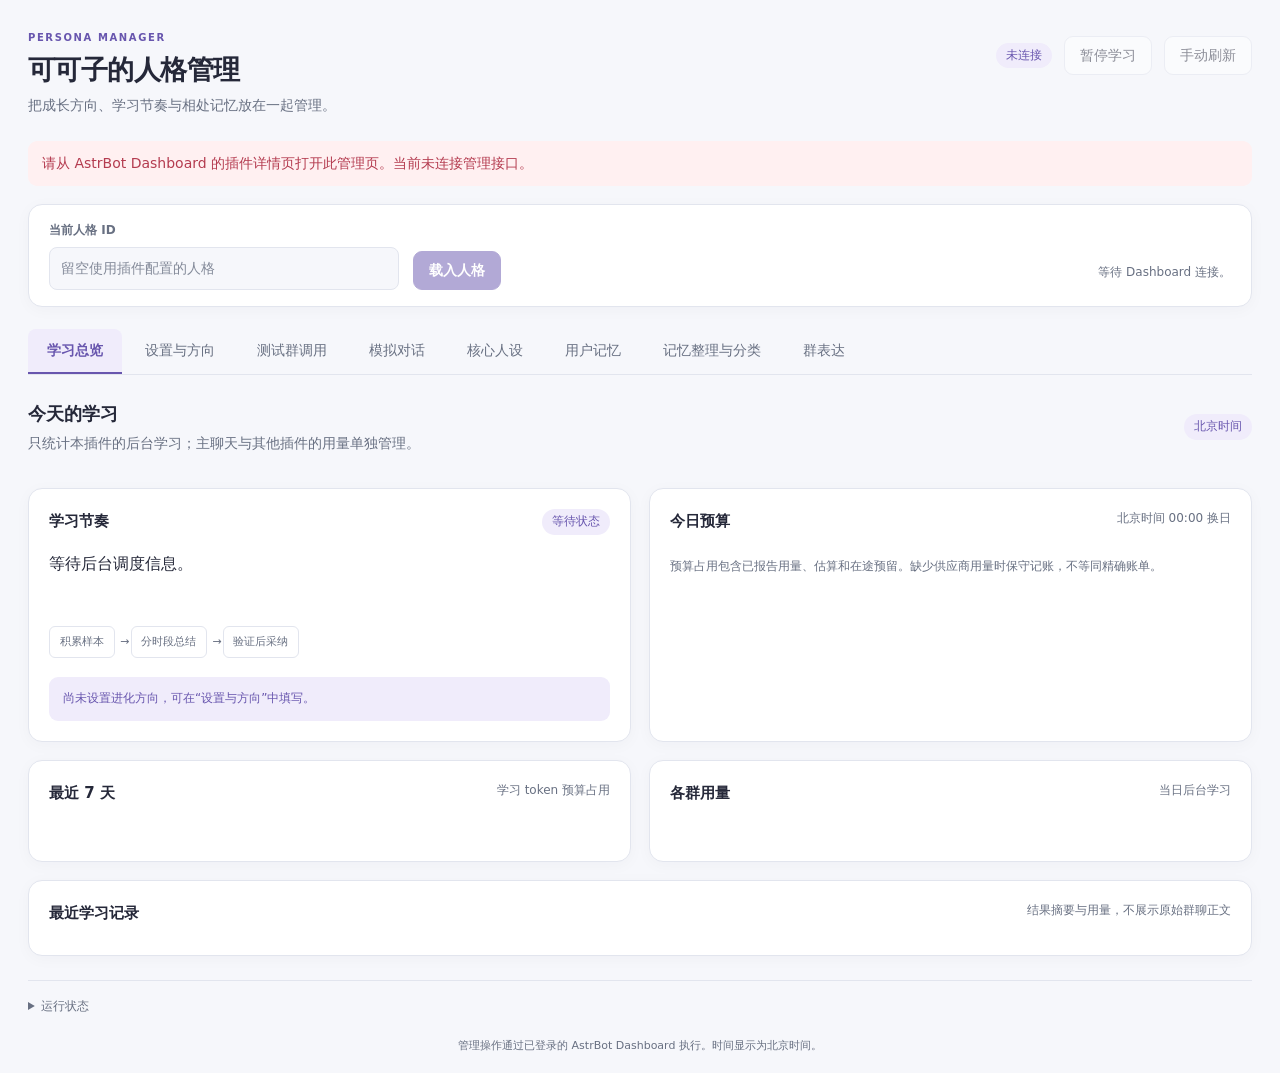
==== commit 085f46a6: "fix: 在人格管理和群配置中直接打开测试群调用 插件卡片默认打开第一个视图。在管理导航、群与共享及已绑定群卡片复用同一调用页面，保留设置草稿并在离开时停止轮询。  AstrBot 4.24.0、4." ====
--- a/pages/manage/index.html
+++ b/pages/manage/index.html
@@ -5,7 +5,7 @@
     <meta name="viewport" content="width=device-width, initial-scale=1" />
     <meta name="color-scheme" content="light dark" />
     <title>可可子 · 人格管理</title>
-    <link rel="stylesheet" href="./style.css?v=2.7.0" />
+    <link rel="stylesheet" href="./style.css?v=2.11.1" />
   </head>
   <body>
     <main class="shell" id="app" aria-busy="true">
@@ -36,6 +36,7 @@
       <nav class="tabs" aria-label="管理内容">
         <button type="button" class="tab active" data-panel="overview" aria-current="page">学习总览</button>
         <button type="button" class="tab" data-panel="settings">设置与方向 <span id="settings-tab-dot" hidden>●</span></button>
+        <button type="button" class="tab" data-panel="trials">测试群调用</button>
         <button type="button" class="tab" data-panel="simulation">模拟对话</button>
         <button type="button" class="tab" data-panel="core">核心人设</button>
         <button type="button" class="tab" data-panel="memory">用户记忆</button>
@@ -65,7 +66,7 @@
       </section>
 
       <section id="panel-simulation" aria-labelledby="simulation-title" hidden>
-        <div class="section-heading"><div><h2 id="simulation-title">模拟对话</h2><p class="muted">在这里和当前人格试聊。切换模型可继续各自的对话，重新打开页面会清空已完成的聊天记录。</p></div></div>
+        <div class="section-heading"><div><h2 id="simulation-title">模拟对话</h2><p class="muted">在这里和当前人格试聊。每个模型的两种模式各自保留本页对话。</p></div></div>
         <article class="card sim-card">
           <div class="sim-toolbar">
             <div class="field grow"><label for="sim-model">模拟模型</label><select id="sim-model" disabled></select></div>
@@ -74,6 +75,8 @@
               <button type="button" id="sim-clear" disabled>新对话</button>
             </div>
           </div>
+          <label class="sim-tool-toggle" for="sim-tools"><input type="checkbox" id="sim-tools" aria-describedby="sim-tools-note" disabled /> 启用群聊插件与 Skill</label>
+          <p id="sim-tools-note" class="field-hint">勾选后以虚拟群成员身份试聊。所选模型会收到 Skill 说明和可用工具，并可调用工具取得实际结果。</p>
           <p id="sim-resident" class="small" role="status"></p>
           <p id="sim-model-note" class="field-hint"></p>
           <div id="sim-messages" class="sim-messages" aria-label="模拟消息"></div>
@@ -85,6 +88,8 @@
           </form>
         </article>
       </section>
+
+      <section id="panel-trials" aria-label="测试群调用" hidden></section>
 
       <section id="panel-settings" aria-labelledby="settings-title" hidden>
         <div class="section-heading"><div><h2 id="settings-title">记忆系统设置</h2><p class="muted">从对话积累到记忆留存，按流程调整每一步。</p></div><span id="settings-count" class="count">载入配置中</span></div>
@@ -100,7 +105,7 @@
             <div id="settings-sections" class="settings-sections"></div>
           </div>
           <article id="settings-group-picker" class="group-picker" aria-labelledby="group-picker-title" hidden>
-            <div class="item-header"><div><h3 id="group-picker-title">选择学习的群</h3><p class="muted small">门禁放行的群默认启用互动记忆；公共记忆与跨群表达默认关闭。修改后点击“保存设置”。</p></div><span id="group-count" class="count">0 个群</span></div>
+            <div class="item-header"><div><h3 id="group-picker-title">各群的模型与学习设置</h3><p class="muted small">百炼测试默认关闭，启用后优先于本群勾选的本地模型。修改后请保存设置。</p></div><div class="item-actions"><span id="group-count" class="count">0 个群</span><button type="button" id="open-group-trials">查看测试群调用</button></div></div>
             <div class="group-filters"><div class="field grow"><label for="group-search">搜索群</label><input id="group-search" type="search" placeholder="群名、群号、连接或标签" autocomplete="off" /></div><div class="field"><label for="group-filter">显示范围</label><select id="group-filter"><option value="all">所有已发现的群</option><option value="selected">已开启功能</option><option value="unselected">所有开关均关闭</option></select></div></div>
             <p id="group-learning-note" class="muted small"></p>
             <div id="group-list" class="group-list" aria-live="polite"></div>
@@ -230,6 +235,7 @@
       <div id="memory-detail-fields"></div><p id="memory-detail-error" class="field-error" role="alert"></p>
       <div class="dialog-actions"><button id="memory-detail-cancel" type="button">取消</button><button type="submit" class="primary">保存修改</button></div>
     </form></dialog>
-    <script type="module" src="./app.js?v=2.7.0"></script>
+    <script type="module" src="./trials.js?v=2.11.1"></script>
+    <script type="module" src="./app.js?v=2.11.1"></script>
   </body>
 </html>
--- a/pages/manage/style.css
+++ b/pages/manage/style.css
@@ -37,6 +37,9 @@
 .sim-toolbar, .sim-composer { display: flex; gap: 14px; align-items: flex-end; }
 .sim-toolbar { flex-wrap: wrap; }
 .sim-toolbar .field { flex-basis: 230px; }
+.sim-tool-toggle { display: inline-flex; align-items: center; gap: 8px; margin-top: 14px; cursor: pointer; }
+.sim-tool-toggle input { width: 18px; height: 18px; min-height: 0; margin: 0; accent-color: var(--accent); }
+#sim-tools-note { margin: 4px 0; }
 #sim-resident { margin: 12px 0 0; }
 #sim-model-note { margin: 3px 0 14px; }
 .sim-messages { display: flex; flex-direction: column; gap: 12px; min-height: 160px; max-height: 48vh; overflow: auto; border-block: 1px solid var(--line); padding: 14px 0; }
@@ -213,7 +216,7 @@
 .group-toggle input { width: 18px; height: 18px; min-height: 0; margin: 0; accent-color: var(--accent); }
 .group-advanced summary { color: var(--muted); padding: 8px 0; }
 .group-advanced .field { padding-top: 10px; }
-.group-tags { margin-top: 14px; }
+.group-tags, .group-trial { margin-top: 14px; }
 .section-heading { justify-content: space-between; margin-bottom: 15px; }
 .section-heading p { margin-bottom: 0; }
 .muted { color: var(--muted); }
